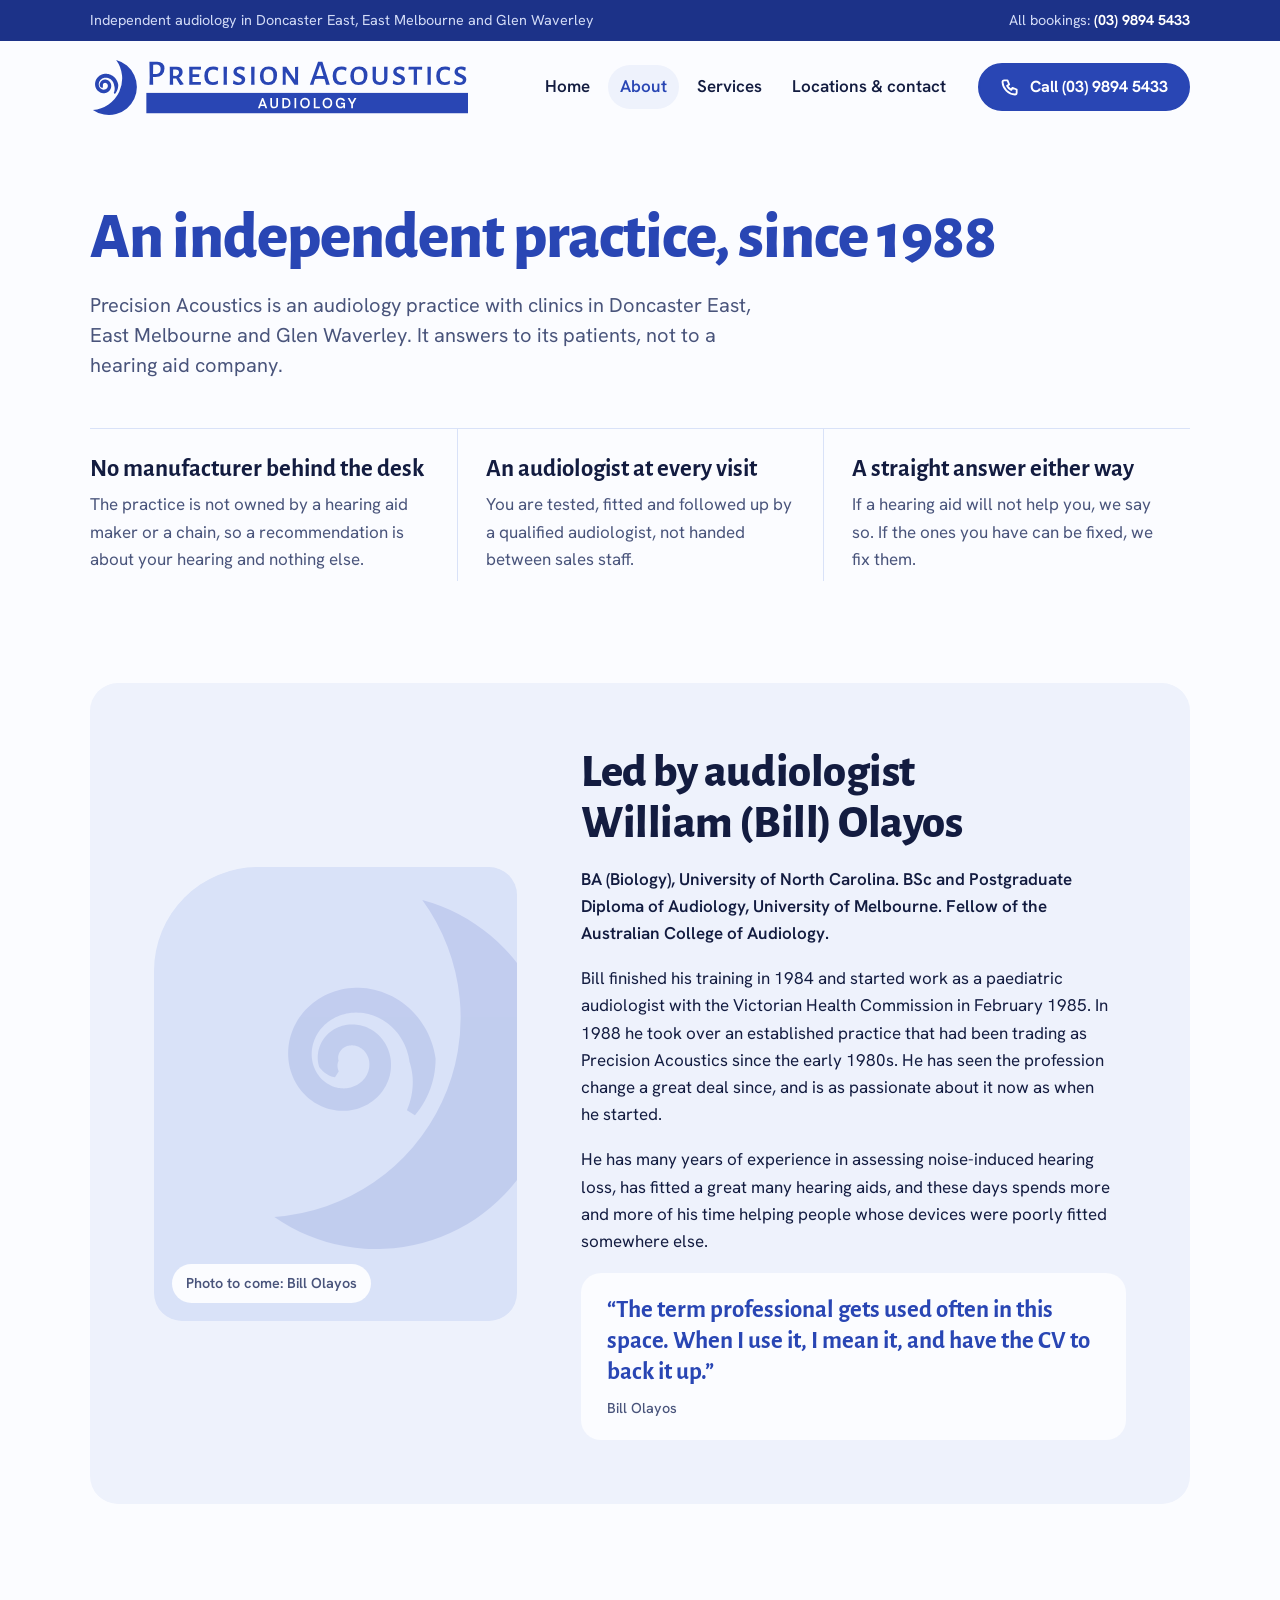
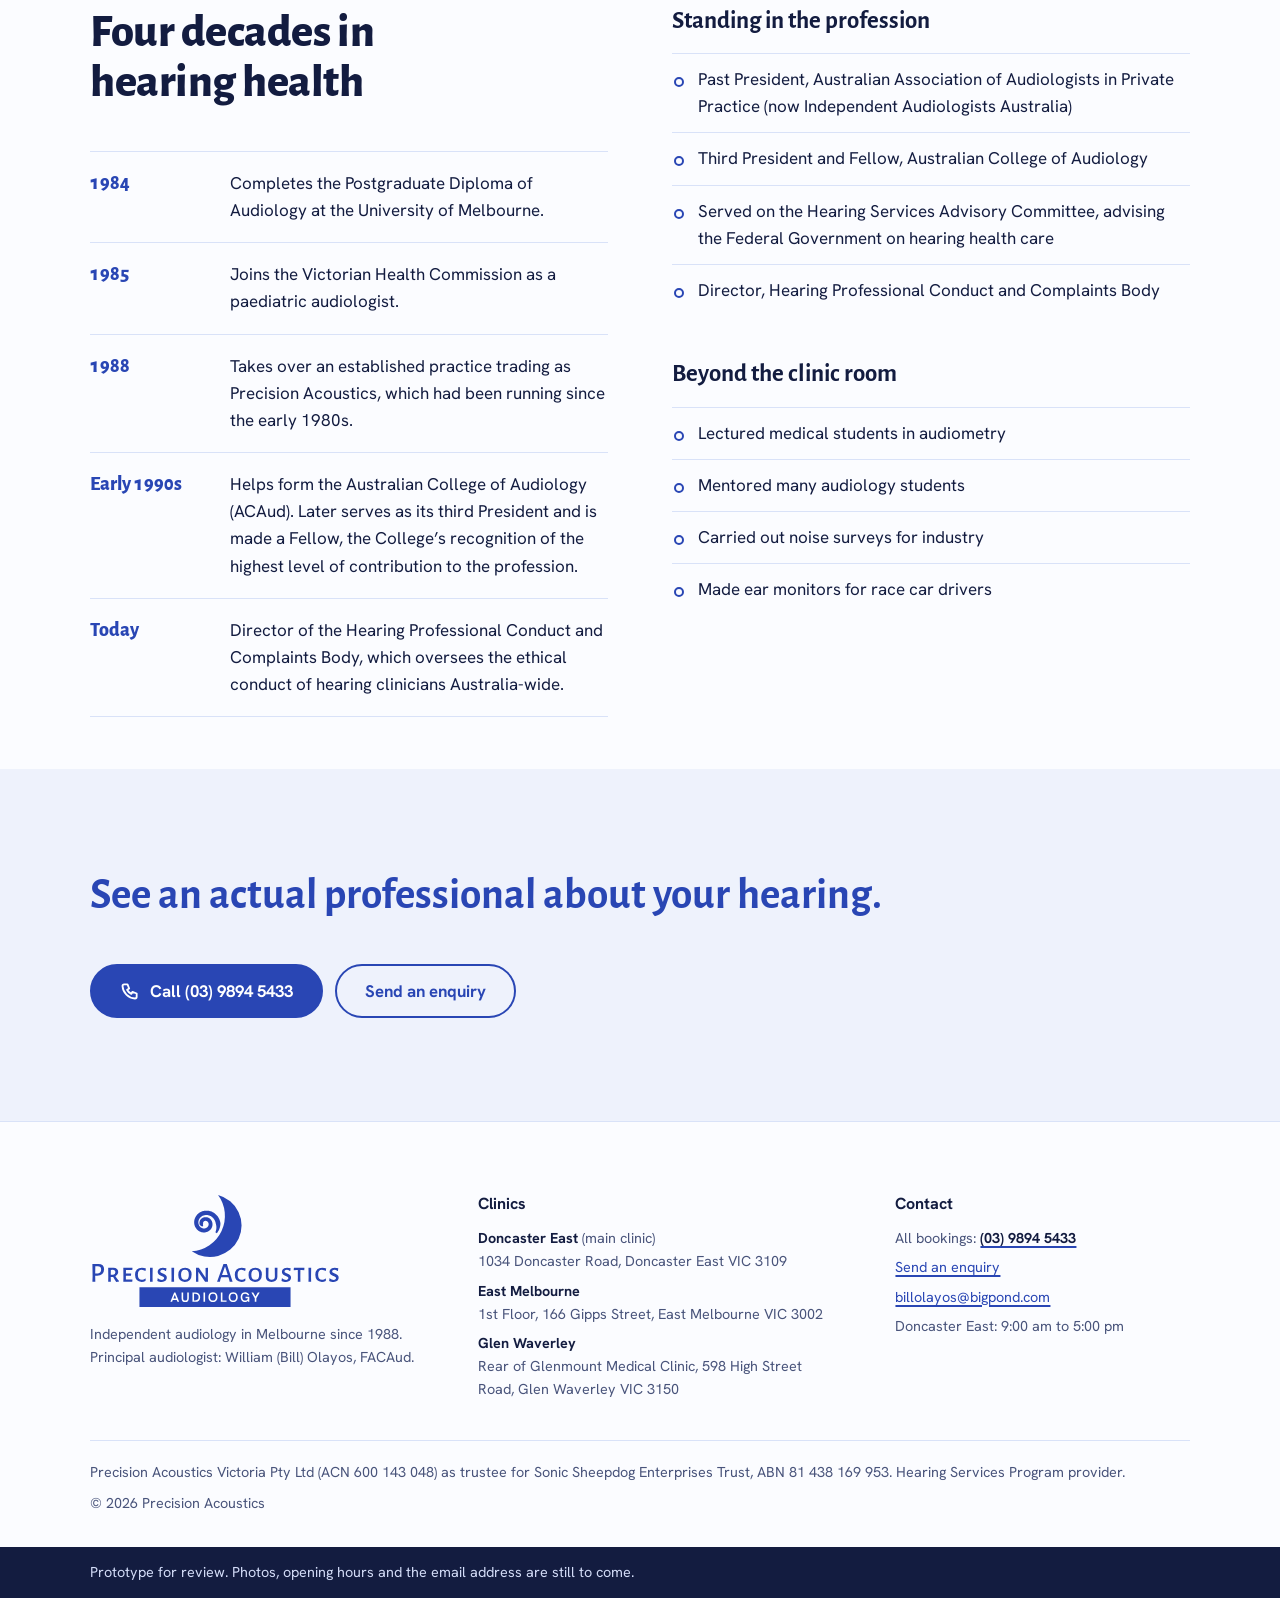
==== about.html @ ab337ac6 "Precision Acoustics website preview for client review" ====
<!doctype html>
<html lang="en-AU">
<head>
<meta charset="utf-8">
<meta name="robots" content="noindex, nofollow">
<meta name="viewport" content="width=device-width, initial-scale=1">
<title>About | Precision Acoustics</title>
<meta name="description" content="An independent audiology practice in Melbourne, led by audiologist William (Bill) Olayos.">
<link rel="preconnect" href="https://fonts.googleapis.com">
<link rel="preconnect" href="https://fonts.gstatic.com" crossorigin>
<link rel="stylesheet" href="https://fonts.googleapis.com/css2?family=Alegreya+Sans:wght@500;700;800&family=Hanken+Grotesk:wght@400;500;600;700&display=swap">
<link rel="icon" href="assets/logo/favicon.svg" type="image/svg+xml">
<link rel="stylesheet" href="assets/styles.css">
</head>
<body>

<div class="util"><div class="wrap">
  <span>Independent audiology in Doncaster East, East Melbourne and Glen Waverley</span>
  <span>All bookings: <a href="tel:+61398945433">(03) 9894 5433</a></span>
</div></div>
<header class="site-head"><div class="wrap">
  <a class="brand" href="index.html" aria-label="Precision Acoustics home">
    <img src="assets/logo/logo-horizontal.svg" alt="Precision Acoustics Audiology" width="460" height="83">
  </a>
  <nav class="nav" aria-label="Main">
    <a href="index.html">Home</a>
    <a href="about.html" aria-current="page">About</a>
    <a href="services.html">Services</a>
    <a href="contact.html">Locations &amp; contact</a>
  </nav>
  <a class="btn" href="tel:+61398945433"><svg viewBox="0 0 24 24" fill="none" stroke="currentColor" stroke-width="2.2" stroke-linecap="round" stroke-linejoin="round" aria-hidden="true"><path d="M5 4h4l2 5-2.5 1.5a11 11 0 0 0 5 5L15 13l5 2v4a2 2 0 0 1-2 2A16 16 0 0 1 3 6a2 2 0 0 1 2-2z"/></svg>Call (03) 9894 5433</a>
</div></header>
<main>
<section class="page-head">
  <div class="wrap stack">
    <h1>An independent practice, since 1988</h1>
    <p class="lead">Precision Acoustics is an audiology practice with clinics in Doncaster East, East Melbourne and Glen Waverley. It answers to its patients, not to a hearing aid company.</p>
  </div>
</section>

<section class="wrap">
  <ul class="three">
    <li><h3>No manufacturer behind the desk</h3><p class="soft">The practice is not owned by a hearing aid maker or a chain, so a recommendation is about your hearing and nothing else.</p></li>
    <li><h3>An audiologist at every visit</h3><p class="soft">You are tested, fitted and followed up by a qualified audiologist, not handed between sales staff.</p></li>
    <li><h3>A straight answer either way</h3><p class="soft">If a hearing aid will not help you, we say so. If the ones you have can be fixed, we fix them.</p></li>
  </ul>
</section>

<section class="section">
  <div class="wrap">
    <div class="panel panel-grid">
      <figure class="photo photo--left">
        <img class="watermark" src="assets/logo/mark.svg" alt="" width="81" height="96">
        <figcaption>Photo to come: Bill Olayos</figcaption>
      </figure>
      <div class="stack">
        <h2>Led by audiologist William (Bill) Olayos</h2>
        <p class="quals">BA (Biology), University of North Carolina. BSc and Postgraduate Diploma of Audiology, University of Melbourne. Fellow of the Australian College of Audiology.</p>
        <p>Bill finished his training in 1984 and started work as a paediatric audiologist with the Victorian Health Commission in February 1985. In 1988 he took over an established practice that had been trading as Precision Acoustics since the early 1980s. He has seen the profession change a great deal since, and is as passionate about it now as when he started.</p>
        <p>He has many years of experience in assessing noise-induced hearing loss, has fitted a great many hearing aids, and these days spends more and more of his time helping people whose devices were poorly fitted somewhere else.</p>
        <blockquote class="pull">“The term professional gets used often in this space. When I use it, I mean it, and have the CV to back it up.”<cite>Bill Olayos</cite></blockquote>
      </div>
    </div>
  </div>
</section>

<section class="wrap">
  <div class="cols-2">
    <div class="stack-lg">
      <h2>Four decades in hearing health</h2>
      <ol class="timeline">
        <li><time datetime="1984">1984</time><p>Completes the Postgraduate Diploma of Audiology at the University of Melbourne.</p></li>
        <li><time datetime="1985">1985</time><p>Joins the Victorian Health Commission as a paediatric audiologist.</p></li>
        <li><time datetime="1988">1988</time><p>Takes over an established practice trading as Precision Acoustics, which had been running since the early 1980s.</p></li>
        <li><span class="when">Early 1990s</span><p>Helps form the Australian College of Audiology (ACAud). Later serves as its third President and is made a Fellow, the College’s recognition of the highest level of contribution to the profession.</p></li>
        <li><span class="when">Today</span><p>Director of the Hearing Professional Conduct and Complaints Body, which oversees the ethical conduct of hearing clinicians Australia-wide.</p></li>
      </ol>
    </div>
    <div class="stack-lg">
      <div class="stack">
        <h3>Standing in the profession</h3>
        <ul class="plain-list">
          <li>Past President, Australian Association of Audiologists in Private Practice (now Independent Audiologists Australia)</li>
          <li>Third President and Fellow, Australian College of Audiology</li>
          <li>Served on the Hearing Services Advisory Committee, advising the Federal Government on hearing health care</li>
          <li>Director, Hearing Professional Conduct and Complaints Body</li>
        </ul>
      </div>
      <div class="stack">
        <h3>Beyond the clinic room</h3>
        <ul class="plain-list">
          <li>Lectured medical students in audiometry</li>
          <li>Mentored many audiology students</li>
          <li>Carried out noise surveys for industry</li>
          <li>Made ear monitors for race car drivers</li>
        </ul>
      </div>
    </div>
  </div>
</section>

<div class="gap"></div>

<section class="closing section">
  <div class="wrap stack-lg">
    <blockquote>See an actual professional about your hearing.</blockquote>
    <div class="actions">
      <a class="btn" href="tel:+61398945433"><svg viewBox="0 0 24 24" fill="none" stroke="currentColor" stroke-width="2.2" stroke-linecap="round" stroke-linejoin="round" aria-hidden="true"><path d="M5 4h4l2 5-2.5 1.5a11 11 0 0 0 5 5L15 13l5 2v4a2 2 0 0 1-2 2A16 16 0 0 1 3 6a2 2 0 0 1 2-2z"/></svg>Call (03) 9894 5433</a>
      <a class="btn btn--quiet" href="contact.html#enquiry">Send an enquiry</a>
    </div>
  </div>
</section>

</main>

<footer class="site-foot"><div class="wrap">
  <div class="foot-grid">
    <div class="foot-logo">
      <img src="assets/logo/logo-stacked.svg" alt="Precision Acoustics Audiology" width="250" height="120">
      <p>Independent audiology in Melbourne since 1988.<br>Principal audiologist: William (Bill) Olayos, FACAud.</p>
    </div>
    <div>
      <h2>Clinics</h2>
      <ul>
        <li><strong>Doncaster East</strong> (main clinic)<br>1034 Doncaster Road, Doncaster East VIC 3109</li>
        <li><strong>East Melbourne</strong><br>1st Floor, 166 Gipps Street, East Melbourne VIC 3002</li>
        <li><strong>Glen Waverley</strong><br>Rear of Glenmount Medical Clinic, 598 High Street Road, Glen Waverley VIC 3150</li>
      </ul>
    </div>
    <div>
      <h2>Contact</h2>
      <ul>
        <li>All bookings: <a href="tel:+61398945433"><strong>(03) 9894 5433</strong></a></li>
        <li><a href="contact.html#enquiry">Send an enquiry</a></li>
        <li><a href="mailto:billolayos@bigpond.com">billolayos@bigpond.com</a></li>
        <li>Doncaster East: 9:00 am to 5:00 pm</li>
      </ul>
    </div>
  </div>
  <div class="small-print">
    <span>Precision Acoustics Victoria Pty Ltd (ACN 600 143 048) as trustee for Sonic Sheepdog Enterprises Trust, ABN 81 438 169 953. Hearing Services Program provider.</span>
    <span>&copy; 2026 Precision Acoustics</span>
  </div>
</div></footer>
<aside class="proto" aria-label="Prototype note"><div class="wrap">
  <span>Prototype for review. Photos, opening hours and the email address are still to come.</span>
</div></aside>
<script src="assets/site.js"></script>
</body>
</html>
---- assets/styles.css ----
/* Layout: the business card scaled up. Its royal blue on its own white stock,
   one calm column with soft rounded panels, and a single line that settles
   from noise into a pure tone. */
:root {
  --paper: #FBFCFF;        /* the card stock */
  --mist: #EEF2FC;         /* quiet tint for panels */
  --sky: #D9E2F8;          /* rules, frames, deeper tint */
  --royal: #2946B4;        /* the card's blue: brand and every action */
  --royal-deep: #1C3288;   /* pressed states and the utility bar */
  --ink: #131C40;          /* text, tinted toward the blue */
  --ink-soft: #49547B;     /* secondary text */
  --on-royal: #FFFFFF;
  --on-royal-soft: #D3DCF7;
  --alert: #A8261C;

  --font-display: "Alegreya Sans", "Gill Sans", "Trebuchet MS", sans-serif;
  --font-body: "Hanken Grotesk", "Helvetica Neue", Arial, sans-serif;

  --text-sm: 0.9rem;
  --text-base: 1.0625rem;
  --text-md: 1.25rem;
  --text-lg: 1.55rem;
  --text-xl: clamp(1.95rem, 2.2vw + 1.25rem, 2.9rem);
  --text-display: clamp(2.7rem, 5.2vw + 1rem, 5rem);

  --r-panel: 28px;
  --r-field: 12px;
  --ease: cubic-bezier(0.23, 1, 0.32, 1);
  color-scheme: light;
}

*, *::before, *::after { box-sizing: border-box; }
html { -webkit-text-size-adjust: 100%; scroll-behavior: smooth; }
body {
  margin: 0;
  background: var(--paper);
  color: var(--ink);
  font-family: var(--font-body);
  font-size: var(--text-base);
  line-height: 1.6;
  accent-color: var(--royal);
  caret-color: var(--royal);
  -webkit-tap-highlight-color: rgba(41, 70, 180, 0.15);
}
::selection { background: var(--royal); color: var(--on-royal); }
h1, h2, h3, p, ul, ol, dl, dd, figure, blockquote { margin: 0; }
ul, ol { padding: 0; list-style: none; }
img, svg { max-width: 100%; display: block; }
a { color: var(--royal); text-underline-offset: 0.18em; text-decoration-thickness: 1.5px; }
a:hover { color: var(--royal-deep); }
:focus-visible { outline: 3px solid var(--royal); outline-offset: 3px; border-radius: 6px; }

h1, h2, h3 { font-family: var(--font-display); font-weight: 800; text-wrap: balance; }
h1 { font-size: var(--text-display); line-height: 1.02; letter-spacing: -0.015em; }
h2 { font-size: var(--text-xl); line-height: 1.08; letter-spacing: -0.01em; }
h3 { font-size: var(--text-lg); line-height: 1.15; font-weight: 700; }
p { text-wrap: pretty; }
.lead { font-size: var(--text-md); line-height: 1.5; color: var(--ink-soft); max-width: 34em; }
.soft { color: var(--ink-soft); }
.measure { max-width: 38em; }
.nowrap { white-space: nowrap; }

.wrap { max-width: 1180px; margin-inline: auto; padding-inline: clamp(16px, 4vw, 40px); }
.section { padding-block: clamp(56px, 8vw, 104px); }
.stack { display: flex; flex-direction: column; gap: 18px; }
.gap { height: clamp(28px, 4vw, 52px); }
.stack-lg { display: flex; flex-direction: column; gap: clamp(28px, 4vw, 44px); }

/* Facts we are still waiting on from Bill are marked, never invented. */
.tbc {
  display: inline-block; padding: 2px 10px; border: 1.5px dashed var(--royal);
  border-radius: 999px; font-size: var(--text-sm); color: var(--royal); background: var(--paper);
}

/* ---------- buttons ---------- */
.btn {
  display: inline-flex; align-items: center; justify-content: center; gap: 10px;
  min-height: 54px; padding: 0 28px; border-radius: 999px; border: 2px solid var(--royal);
  background: var(--royal); color: var(--on-royal);
  font: 700 1.05rem/1.1 var(--font-body); text-decoration: none; cursor: pointer;
  transition: background-color 160ms var(--ease), border-color 160ms var(--ease), transform 160ms var(--ease);
}
.btn:hover { background: var(--royal-deep); border-color: var(--royal-deep); color: var(--on-royal); }
.btn:active { transform: translateY(1px); }
.btn--quiet { background: transparent; color: var(--royal); }
.btn--quiet:hover { background: var(--mist); border-color: var(--royal); color: var(--royal-deep); }
.btn svg { width: 20px; height: 20px; flex: none; }
.actions { display: flex; flex-wrap: wrap; gap: 12px; }

/* ---------- utility bar and header ---------- */
.util { background: var(--royal-deep); color: var(--on-royal-soft); font-size: var(--text-sm); }
.util .wrap { display: flex; flex-wrap: wrap; justify-content: space-between; gap: 4px 24px; padding-block: 9px; }
.util a { color: var(--on-royal); font-weight: 700; text-decoration: none; }
.util a:hover { text-decoration: underline; }
.util :focus-visible { outline-color: var(--on-royal); }

.site-head .wrap { display: flex; flex-wrap: wrap; align-items: center; justify-content: space-between; gap: 14px 20px; padding-block: 18px; }
.brand { display: block; flex: none; }
.brand img { height: 56px; width: auto; }

.nav { display: flex; flex-wrap: wrap; gap: 4px 6px; margin-left: auto; }
.nav a {
  display: inline-flex; align-items: center; min-height: 44px; padding: 0 12px; border-radius: 999px;
  color: var(--ink); font-weight: 600; text-decoration: none;
  transition: background-color 160ms var(--ease);
}
.nav a:hover { background: var(--mist); color: var(--royal-deep); }
.nav a[aria-current="page"] { background: var(--mist); color: var(--royal); }
.site-head .btn { min-height: 48px; padding: 0 20px; font-size: 1rem; }
@media (max-width: 1140px) { .site-head .btn { display: none; } }

/* ---------- hero ---------- */
.hero { padding-block: clamp(28px, 5vw, 64px) 0; }
.hero-grid { display: grid; grid-template-columns: minmax(0, 1.25fr) minmax(0, 1fr); gap: clamp(28px, 5vw, 72px); align-items: center; }
.hero-copy { display: flex; flex-direction: column; gap: 26px; min-width: 0; }
.hero h1 { color: var(--royal); }

.photo {
  position: relative; overflow: hidden; background: var(--mist);
  border-radius: var(--r-panel) var(--r-panel) 104px var(--r-panel);
  aspect-ratio: 4 / 5; max-width: 100%; display: flex; align-items: flex-end;
}
.photo--wide { aspect-ratio: 16 / 10; border-radius: var(--r-panel); }
.photo--left { border-radius: 104px var(--r-panel) var(--r-panel) var(--r-panel); }
.photo img.cover { position: absolute; inset: 0; width: 100%; height: 100%; object-fit: cover; max-width: none; }
.photo .watermark { position: absolute; right: -10%; top: 6%; width: 82%; height: auto; opacity: 0.13; }
.photo figcaption {
  position: relative; margin: 18px; padding: 8px 14px; border-radius: 999px;
  background: var(--paper); color: var(--ink-soft); font-size: var(--text-sm); font-weight: 600;
}

/* The one authored moment: noise on the left settles into a pure tone. */
.tone { margin-top: clamp(28px, 5vw, 56px); }
.tone svg { width: 100%; height: clamp(64px, 9vw, 104px); overflow: visible; }
.tone path { fill: none; stroke: var(--royal); stroke-width: 2.5; stroke-linejoin: round; stroke-linecap: round; vector-effect: non-scaling-stroke; }
.tone-line { animation: settle 2200ms var(--ease) both; }
@keyframes settle { from { clip-path: inset(-20% 100% -20% 0); } to { clip-path: inset(-20% 0 -20% 0); } }
.tone-notes { display: flex; justify-content: space-between; gap: 16px; font-size: var(--text-sm); color: var(--ink-soft); }
.tone-notes span:last-child { text-align: right; }

.facts { display: grid; grid-template-columns: repeat(3, minmax(0, 1fr)); border-top: 1.5px solid var(--sky); margin-top: clamp(24px, 4vw, 40px); }
.facts li { padding: 22px 28px 22px 0; }
.facts li + li { padding-left: 28px; border-left: 1.5px solid var(--sky); }
.facts strong { display: block; font-family: var(--font-display); font-size: var(--text-md); font-weight: 700; line-height: 1.2; }
.facts span { color: var(--ink-soft); font-size: var(--text-sm); }

/* ---------- services index (home) ---------- */
.split { display: grid; grid-template-columns: minmax(0, 0.8fr) minmax(0, 1.4fr); gap: clamp(28px, 6vw, 88px); align-items: start; }
.split > * { min-width: 0; }
.service-list { border-top: 1.5px solid var(--sky); }
.service-list a {
  display: grid; grid-template-columns: minmax(0, 0.9fr) minmax(0, 1.2fr); gap: 6px 28px; align-items: baseline;
  padding: 20px 16px; margin-inline: -16px; border-radius: 16px; position: relative;
  color: var(--ink); text-decoration: none;
  transition: background-color 160ms var(--ease);
}
.service-list li { border-bottom: 1.5px solid var(--sky); }
.service-list a:hover { background: var(--mist); }
.service-list strong { font-family: var(--font-display); font-size: var(--text-lg); font-weight: 700; line-height: 1.15; color: var(--royal); }
.service-list span { color: var(--ink-soft); }

/* ---------- independent panel ---------- */
.panel { background: var(--mist); border-radius: var(--r-panel); padding: clamp(24px, 5vw, 64px); }
.panel-grid { display: grid; grid-template-columns: minmax(0, 0.8fr) minmax(0, 1.2fr); gap: clamp(28px, 5vw, 72px); align-items: center; }
.panel-grid > * { min-width: 0; }
.panel .photo { background: var(--sky); }
.panel .tbc, .closing .tbc { background: transparent; }

/* ---------- first visit, on the card's blue ---------- */
.visit { background: var(--royal); color: var(--on-royal); }
.visit :focus-visible { outline-color: var(--on-royal); }
.visit-grid { display: grid; grid-template-columns: minmax(0, 1.05fr) minmax(0, 1fr); gap: clamp(32px, 6vw, 88px); align-items: center; }
.visit-grid > * { min-width: 0; }
.visit .lead { color: var(--on-royal-soft); }
.steps { counter-reset: step; border-top: 1.5px solid rgba(255, 255, 255, 0.28); }
.steps li { counter-increment: step; display: grid; grid-template-columns: 2.6rem minmax(0, 1fr); gap: 4px 12px; padding: 20px 0; border-bottom: 1.5px solid rgba(255, 255, 255, 0.28); }
.steps li::before { content: counter(step); grid-row: span 2; font: 800 2.3rem/1 var(--font-display); color: var(--on-royal-soft); }
.steps h3 { font-size: var(--text-md); }
.steps p { color: var(--on-royal-soft); }

.audiogram { background: var(--paper); color: var(--ink); border-radius: var(--r-panel); padding: clamp(16px, 3vw, 28px); box-shadow: 0 18px 40px -18px rgba(9, 18, 60, 0.55); }
.audiogram svg { width: 100%; height: auto; }
.audiogram figcaption { margin-top: 12px; font-size: var(--text-sm); color: var(--ink-soft); }
.ag-grid { stroke: var(--sky); stroke-width: 1; }
.ag-axis { fill: var(--ink-soft); font: 500 12px var(--font-body); }
.ag-title { fill: var(--ink); font: 700 12.5px var(--font-body); }
.ag-normal { fill: var(--mist); }
.ag-note { fill: var(--royal); font: 600 12px var(--font-body); }
.ag-right { fill: none; stroke: var(--ink); stroke-width: 2; }
.ag-left { fill: none; stroke: var(--royal); stroke-width: 2; }
.ag-right-o { fill: var(--paper); stroke: var(--ink); stroke-width: 2.2; }
.ag-left-x { stroke: var(--royal); stroke-width: 2.6; stroke-linecap: round; }

/* ---------- clinics ---------- */
.clinics { display: grid; grid-template-columns: minmax(0, 1.25fr) minmax(0, 1fr); gap: clamp(20px, 3vw, 36px); align-items: stretch; }
.clinics > * { min-width: 0; }
.clinic-main { background: var(--mist); border-radius: var(--r-panel); padding: clamp(24px, 4vw, 44px); display: flex; flex-direction: column; gap: 14px; }
.clinic-main h3 { font-size: var(--text-xl); font-weight: 800; }
.clinic-tag { font-weight: 700; color: var(--royal); }
.clinic-visiting { display: flex; flex-direction: column; border-top: 1.5px solid var(--sky); }
.clinic-visiting li { padding: 22px 0; border-bottom: 1.5px solid var(--sky); display: flex; flex-direction: column; gap: 6px; flex: 1; justify-content: center; }
address { font-style: normal; }
.phone-big { font: 800 clamp(2rem, 4vw + 1rem, 3.4rem)/1 var(--font-display); color: var(--royal); text-decoration: none; font-variant-numeric: tabular-nums; }
.phone-big:hover { text-decoration: underline; text-decoration-thickness: 3px; }

/* ---------- two notes, ruled ---------- */
.notes { display: grid; grid-template-columns: repeat(2, minmax(0, 1fr)); border-top: 1.5px solid var(--sky); border-bottom: 1.5px solid var(--sky); }
.notes > div { padding: clamp(24px, 4vw, 44px) 0; display: flex; flex-direction: column; gap: 12px; }
.notes > div + div { padding-left: clamp(24px, 4vw, 56px); border-left: 1.5px solid var(--sky); }
.notes > div:first-child { padding-right: clamp(24px, 4vw, 56px); }

/* ---------- closing ---------- */
.closing { background: var(--mist); }
.closing blockquote { font: 700 clamp(1.6rem, 2.4vw + 1rem, 2.7rem)/1.14 var(--font-display); color: var(--royal); max-width: 22em; text-wrap: balance; }

/* ---------- inner page heads ---------- */
.page-head { padding-block: clamp(36px, 6vw, 72px) clamp(28px, 4vw, 48px); }
.page-head h1 { color: var(--royal); font-size: clamp(2.4rem, 4vw + 1rem, 4.1rem); max-width: 16em; }
.chips { display: flex; flex-wrap: wrap; gap: 8px; }
.chips a { display: inline-flex; align-items: center; min-height: 44px; padding: 0 16px; border-radius: 999px; background: var(--mist); color: var(--royal); font-weight: 600; text-decoration: none; transition: background-color 160ms var(--ease); }
.chips a:hover { background: var(--sky); color: var(--royal-deep); }

/* ---------- services page ---------- */
.service { display: grid; grid-template-columns: minmax(0, 0.8fr) minmax(0, 1.2fr); gap: 12px clamp(24px, 5vw, 72px); padding-block: clamp(28px, 4vw, 44px); border-top: 1.5px solid var(--sky); scroll-margin-top: 16px; }
.service > * { min-width: 0; }
.service h2 { color: var(--royal); font-size: clamp(1.6rem, 1.4vw + 1.1rem, 2.2rem); }
.service .for { color: var(--ink-soft); font-weight: 600; margin-top: 8px; }
.service:last-of-type { border-bottom: 1.5px solid var(--sky); }

/* ---------- about page ---------- */
.three { display: grid; grid-template-columns: repeat(3, minmax(0, 1fr)); border-top: 1.5px solid var(--sky); }
.three li { padding: 26px 28px 8px 0; display: flex; flex-direction: column; gap: 8px; }
.three li + li { padding-left: 28px; border-left: 1.5px solid var(--sky); }
.quals { font-weight: 600; }
.pull { font: 700 var(--text-lg)/1.25 var(--font-display); color: var(--royal); padding: 22px 26px; background: var(--paper); border-radius: 20px; }
.pull cite { display: block; margin-top: 10px; font: 500 var(--text-sm)/1.4 var(--font-body); color: var(--ink-soft); }
.timeline li { display: grid; grid-template-columns: 7.5rem minmax(0, 1fr); gap: 4px 20px; padding: 18px 0; border-top: 1.5px solid var(--sky); }
.timeline li:last-child { border-bottom: 1.5px solid var(--sky); }
.timeline time, .timeline .when { font: 800 var(--text-md)/1.3 var(--font-display); color: var(--royal); font-variant-numeric: tabular-nums; }
.plain-list li { padding: 12px 0 12px 26px; border-top: 1.5px solid var(--sky); position: relative; }
.plain-list li::before { content: ""; position: absolute; left: 2px; top: 1.35em; width: 10px; height: 10px; border-radius: 50%; border: 2.5px solid var(--royal); }
.cols-2 { display: grid; grid-template-columns: repeat(2, minmax(0, 1fr)); gap: clamp(28px, 5vw, 72px); align-items: start; }
.cols-2 > * { min-width: 0; }

/* ---------- contact page ---------- */
.clinic-cards { display: grid; grid-template-columns: 1.3fr 1fr 1fr; border-top: 1.5px solid var(--sky); border-bottom: 1.5px solid var(--sky); }
.clinic-cards li { padding: 28px 28px 28px 0; display: flex; flex-direction: column; gap: 8px; min-width: 0; }
.clinic-cards li + li { padding-left: 28px; border-left: 1.5px solid var(--sky); }
.clinic-cards h2 { font-size: var(--text-lg); font-weight: 800; }
.clinic-cards li:first-child h2 { font-size: var(--text-xl); }
.form { background: var(--mist); border-radius: var(--r-panel); padding: clamp(20px, 4vw, 40px); display: flex; flex-direction: column; gap: 18px; }
.field { display: flex; flex-direction: column; gap: 6px; font-weight: 600; }
.field small { font-weight: 400; color: var(--ink-soft); }
.field-row { display: grid; grid-template-columns: repeat(2, minmax(0, 1fr)); gap: 18px; align-items: start; }
input, select, textarea {
  font: 400 1rem/1.4 var(--font-body); color: var(--ink); background: var(--paper);
  border: 1.5px solid #8E9AC4; border-radius: var(--r-field); padding: 12px 14px; min-height: 50px; width: 100%;
}
textarea { min-height: 120px; resize: vertical; }
input:focus-visible, select:focus-visible, textarea:focus-visible { outline: 3px solid var(--royal); outline-offset: 1px; border-color: var(--royal); }
.field [aria-invalid="true"] { border-color: var(--alert); }
.error { color: var(--alert); font-weight: 600; font-size: var(--text-sm); }
.sent { background: var(--paper); border: 2px solid var(--royal); border-radius: 20px; padding: 20px 22px; }
.sent strong { font-family: var(--font-display); font-size: var(--text-md); color: var(--royal); display: block; }

/* ---------- footer ---------- */
.site-foot { border-top: 1.5px solid var(--sky); padding-block: clamp(40px, 6vw, 72px) 32px; font-size: var(--text-sm); }
.foot-grid { display: grid; grid-template-columns: 1.1fr 1.2fr 1fr; gap: 36px clamp(28px, 5vw, 72px); align-items: start; }
.foot-grid > * { min-width: 0; }
.foot-logo { display: flex; flex-direction: column; gap: 16px; }
.foot-logo img { width: 250px; height: auto; }
.foot-logo p { color: var(--ink-soft); }
.site-foot h2 { font: 700 1rem/1.3 var(--font-body); letter-spacing: 0; margin-bottom: 10px; }
.site-foot li { padding: 3px 0; color: var(--ink-soft); }
.site-foot li strong { color: var(--ink); }
.small-print { margin-top: 36px; padding-top: 20px; border-top: 1.5px solid var(--sky); display: flex; flex-wrap: wrap; gap: 8px 28px; justify-content: space-between; color: var(--ink-soft); }

.proto { background: var(--ink); color: var(--on-royal-soft); font-size: var(--text-sm); }
.proto .wrap { display: flex; flex-wrap: wrap; align-items: center; justify-content: space-between; gap: 12px 28px; padding-block: 14px; }
.proto :focus-visible { outline-color: var(--on-royal); }

/* ---------- narrow screens ---------- */
@media (max-width: 900px) {
  .hero-grid, .split, .panel-grid, .visit-grid, .clinics, .cols-2, .service, .foot-grid { grid-template-columns: minmax(0, 1fr); }
  .hero .photo { aspect-ratio: 16 / 11; border-radius: var(--r-panel) var(--r-panel) 72px var(--r-panel); }
  .panel .photo { aspect-ratio: 16 / 11; max-width: 420px; }
  .clinic-cards { grid-template-columns: minmax(0, 1fr); }
  .clinic-cards li, .clinic-cards li + li { padding: 24px 0; border-left: 0; }
  .clinic-cards li + li { border-top: 1.5px solid var(--sky); }
  .nav { margin-left: 0; width: 100%; order: 3; margin-inline: -10px; }
}
@media (max-width: 640px) {
  .brand img { height: 46px; }
  .site-head .btn { display: none; }
  .util .wrap > span:first-child { display: none; }
  .util .wrap { justify-content: center; }
  .nav { gap: 2px; margin-inline: -8px; }
  .nav a { padding: 0 8px; font-size: 0.94rem; }
  .facts, .three, .notes, .field-row { grid-template-columns: minmax(0, 1fr); }
  .facts li, .facts li + li { padding: 16px 0; border-left: 0; }
  .facts li + li { border-top: 1.5px solid var(--sky); }
  .three li, .three li + li { padding: 20px 0 8px; border-left: 0; }
  .three li + li { border-top: 1.5px solid var(--sky); }
  .notes > div, .notes > div + div, .notes > div:first-child { padding: 24px 0; border-left: 0; }
  .notes > div + div { border-top: 1.5px solid var(--sky); }
  .service-list a { grid-template-columns: minmax(0, 1fr); }
  .timeline li { grid-template-columns: minmax(0, 1fr); }
  .btn { width: 100%; }
  .tone-notes span:first-child { display: none; }
  .tone-notes { justify-content: flex-end; }
}
@media (prefers-reduced-motion: reduce) {
  html { scroll-behavior: auto; }
  .tone-line { animation: none; }
  .btn, .nav a, .chips a, .service-list a { transition: none; }
}
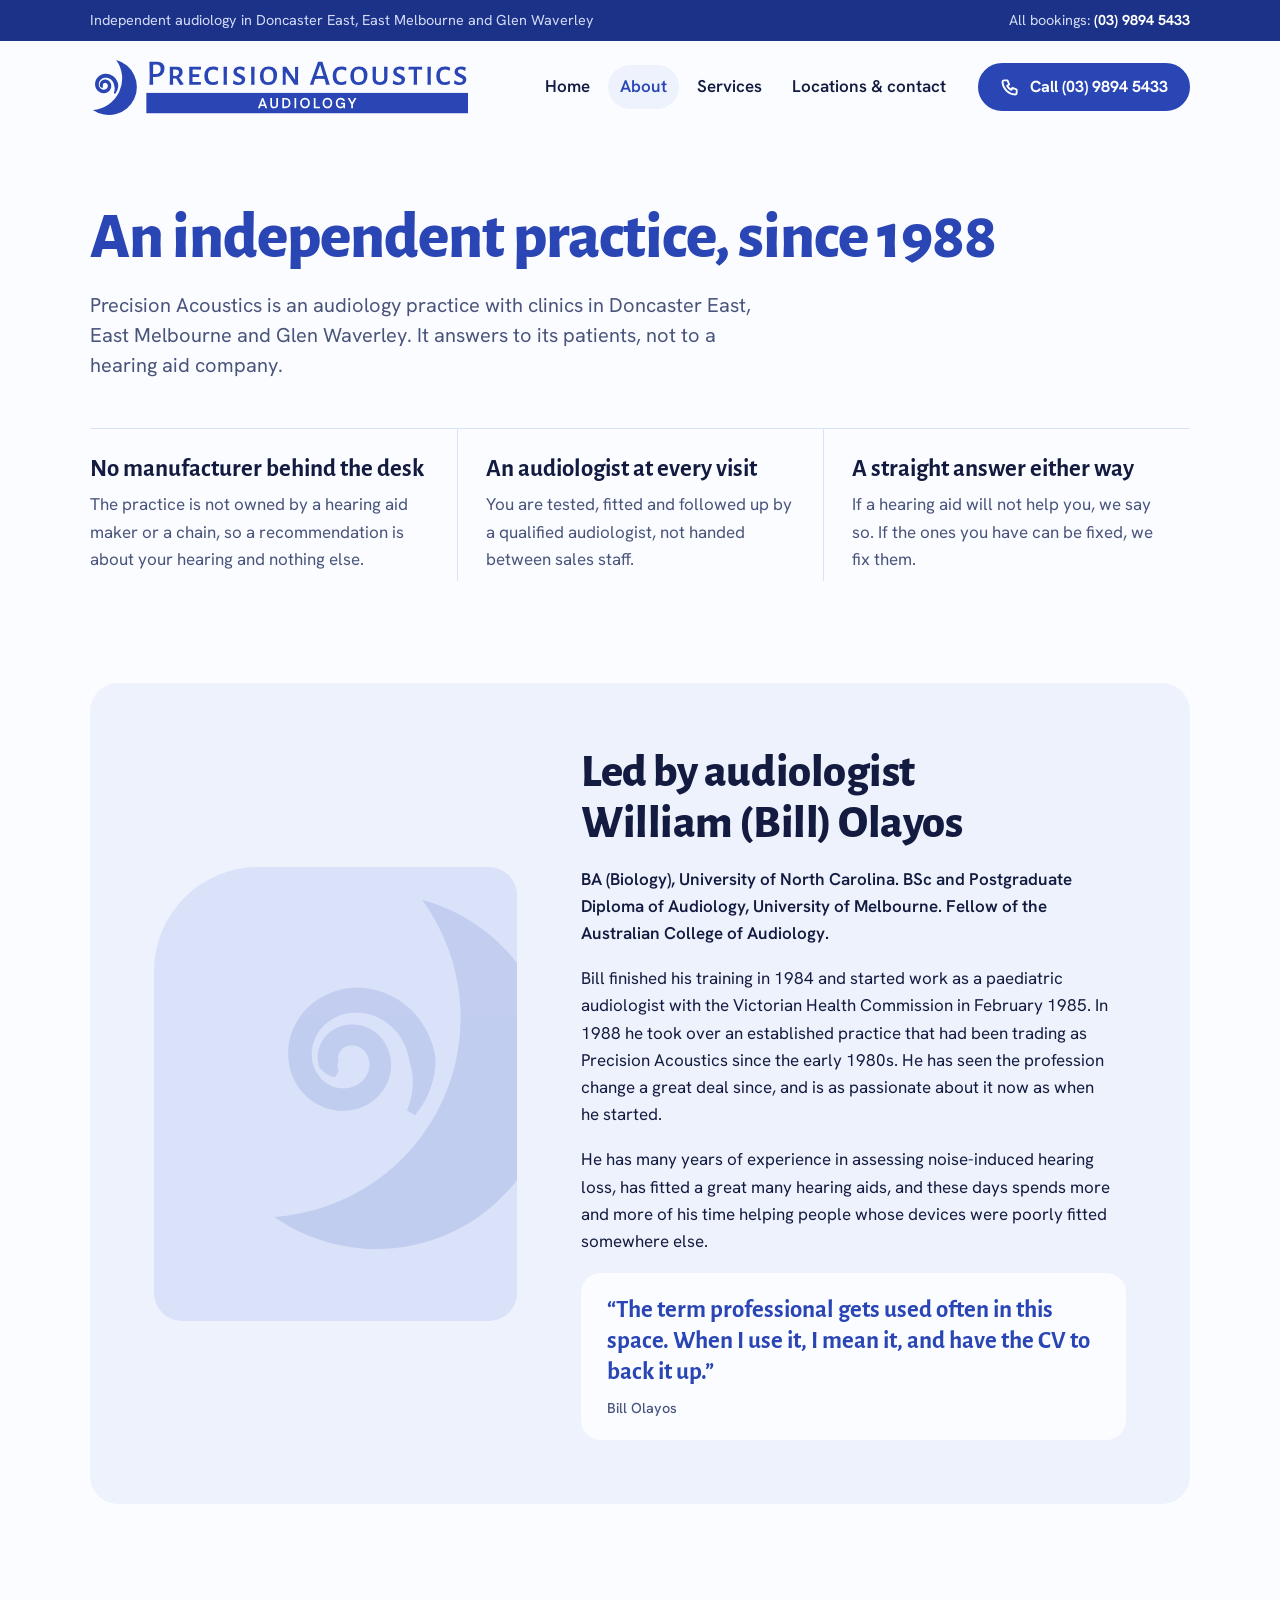
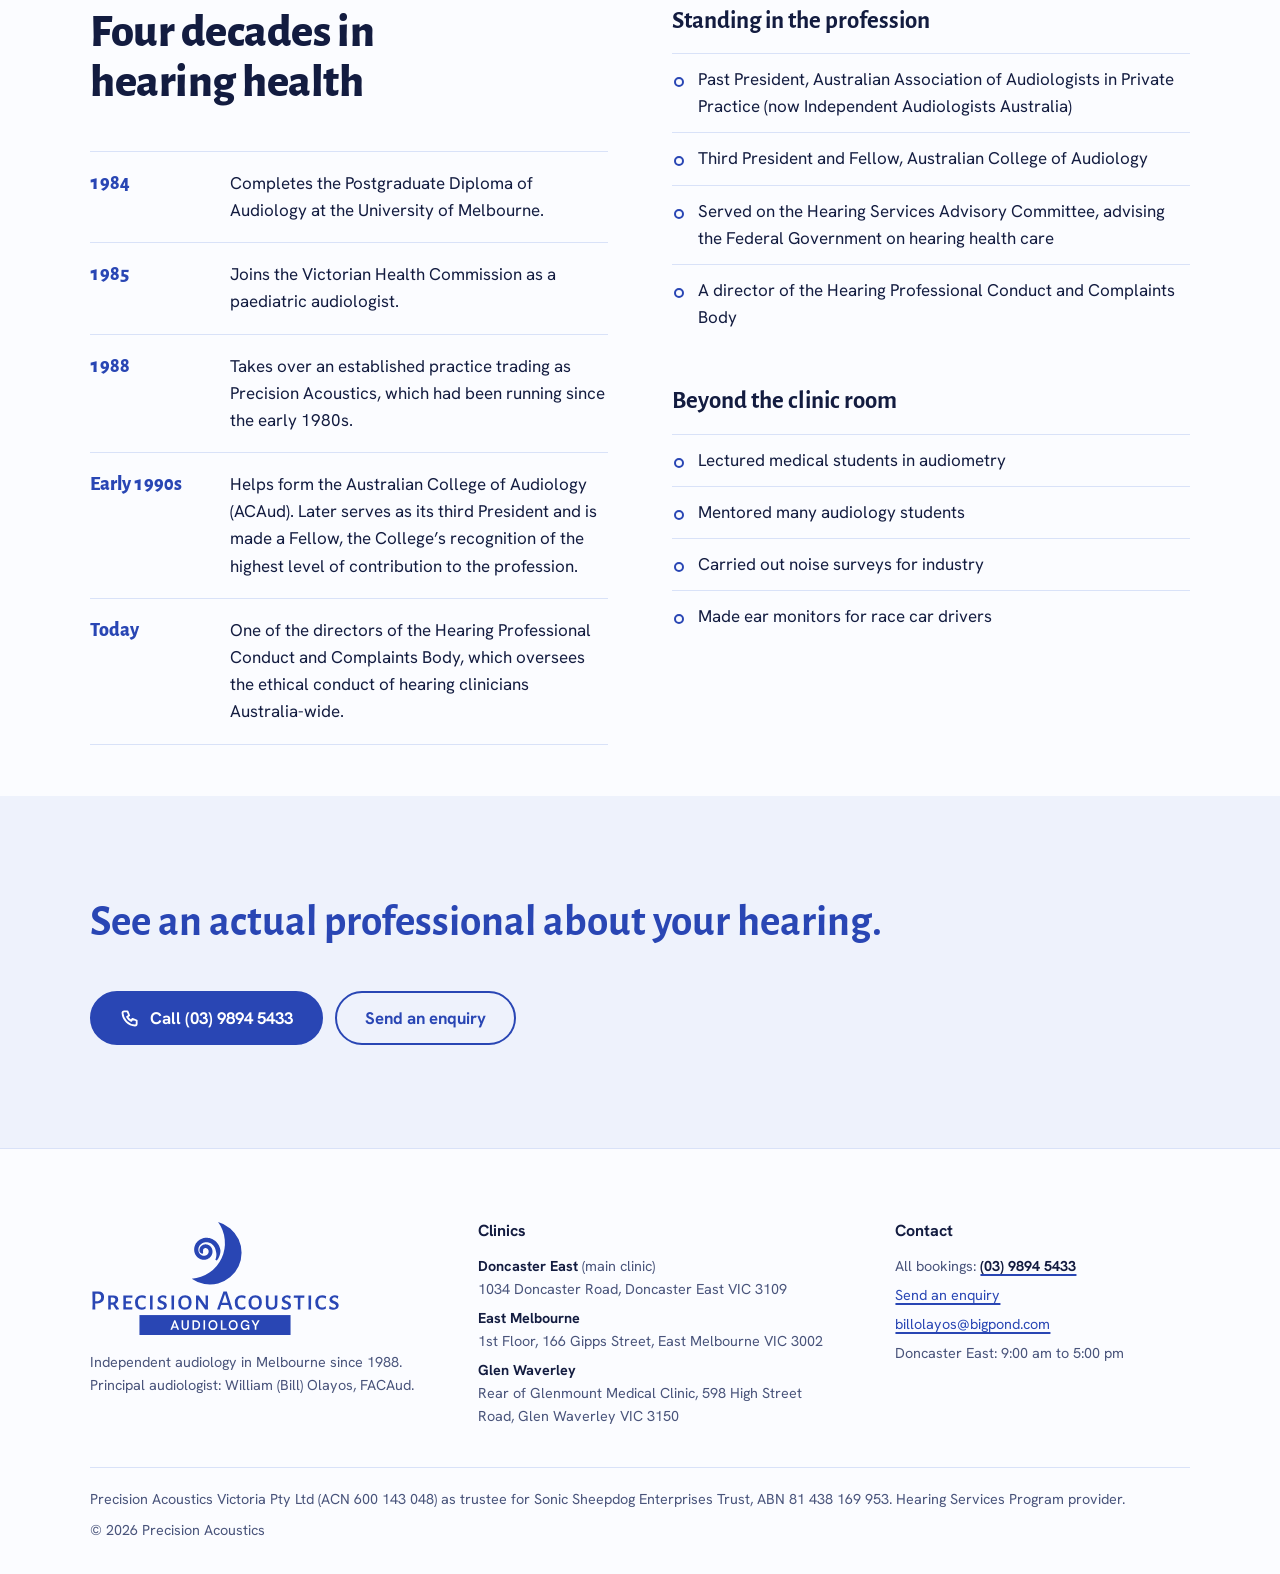
==== commit 3c5e73b4: "Go live on precisionacoustics.com.au with changes from Bill's 26 Oct review Co-Authored-By: Claude O" ====
--- a/about.html
+++ b/about.html
@@ -2,13 +2,17 @@
 <html lang="en-AU">
 <head>
 <meta charset="utf-8">
-<meta name="robots" content="noindex, nofollow">
 <meta name="viewport" content="width=device-width, initial-scale=1">
 <title>About | Precision Acoustics</title>
 <meta name="description" content="An independent audiology practice in Melbourne, led by audiologist William (Bill) Olayos.">
 <link rel="preconnect" href="https://fonts.googleapis.com">
 <link rel="preconnect" href="https://fonts.gstatic.com" crossorigin>
 <link rel="stylesheet" href="https://fonts.googleapis.com/css2?family=Alegreya+Sans:wght@500;700;800&family=Hanken+Grotesk:wght@400;500;600;700&display=swap">
+<link rel="canonical" href="https://precisionacoustics.com.au/about.html">
+<meta property="og:title" content="About | Precision Acoustics">
+<meta property="og:description" content="An independent audiology practice in Melbourne, led by audiologist William (Bill) Olayos.">
+<meta property="og:url" content="https://precisionacoustics.com.au/about.html">
+<meta property="og:image" content="https://precisionacoustics.com.au/assets/photos/clinic-front.jpg">
 <link rel="icon" href="assets/logo/favicon.svg" type="image/svg+xml">
 <link rel="stylesheet" href="assets/styles.css">
 </head>
@@ -51,7 +55,6 @@
     <div class="panel panel-grid">
       <figure class="photo photo--left">
         <img class="watermark" src="assets/logo/mark.svg" alt="" width="81" height="96">
-        <figcaption>Photo to come: Bill Olayos</figcaption>
       </figure>
       <div class="stack">
         <h2>Led by audiologist William (Bill) Olayos</h2>
@@ -73,7 +76,7 @@
         <li><time datetime="1985">1985</time><p>Joins the Victorian Health Commission as a paediatric audiologist.</p></li>
         <li><time datetime="1988">1988</time><p>Takes over an established practice trading as Precision Acoustics, which had been running since the early 1980s.</p></li>
         <li><span class="when">Early 1990s</span><p>Helps form the Australian College of Audiology (ACAud). Later serves as its third President and is made a Fellow, the College’s recognition of the highest level of contribution to the profession.</p></li>
-        <li><span class="when">Today</span><p>Director of the Hearing Professional Conduct and Complaints Body, which oversees the ethical conduct of hearing clinicians Australia-wide.</p></li>
+        <li><span class="when">Today</span><p>One of the directors of the Hearing Professional Conduct and Complaints Body, which oversees the ethical conduct of hearing clinicians Australia-wide.</p></li>
       </ol>
     </div>
     <div class="stack-lg">
@@ -83,7 +86,7 @@
           <li>Past President, Australian Association of Audiologists in Private Practice (now Independent Audiologists Australia)</li>
           <li>Third President and Fellow, Australian College of Audiology</li>
           <li>Served on the Hearing Services Advisory Committee, advising the Federal Government on hearing health care</li>
-          <li>Director, Hearing Professional Conduct and Complaints Body</li>
+          <li>A director of the Hearing Professional Conduct and Complaints Body</li>
         </ul>
       </div>
       <div class="stack">
@@ -142,9 +145,6 @@
     <span>&copy; 2026 Precision Acoustics</span>
   </div>
 </div></footer>
-<aside class="proto" aria-label="Prototype note"><div class="wrap">
-  <span>Prototype for review. Photos, opening hours and the email address are still to come.</span>
-</div></aside>
 <script src="assets/site.js"></script>
 </body>
 </html>
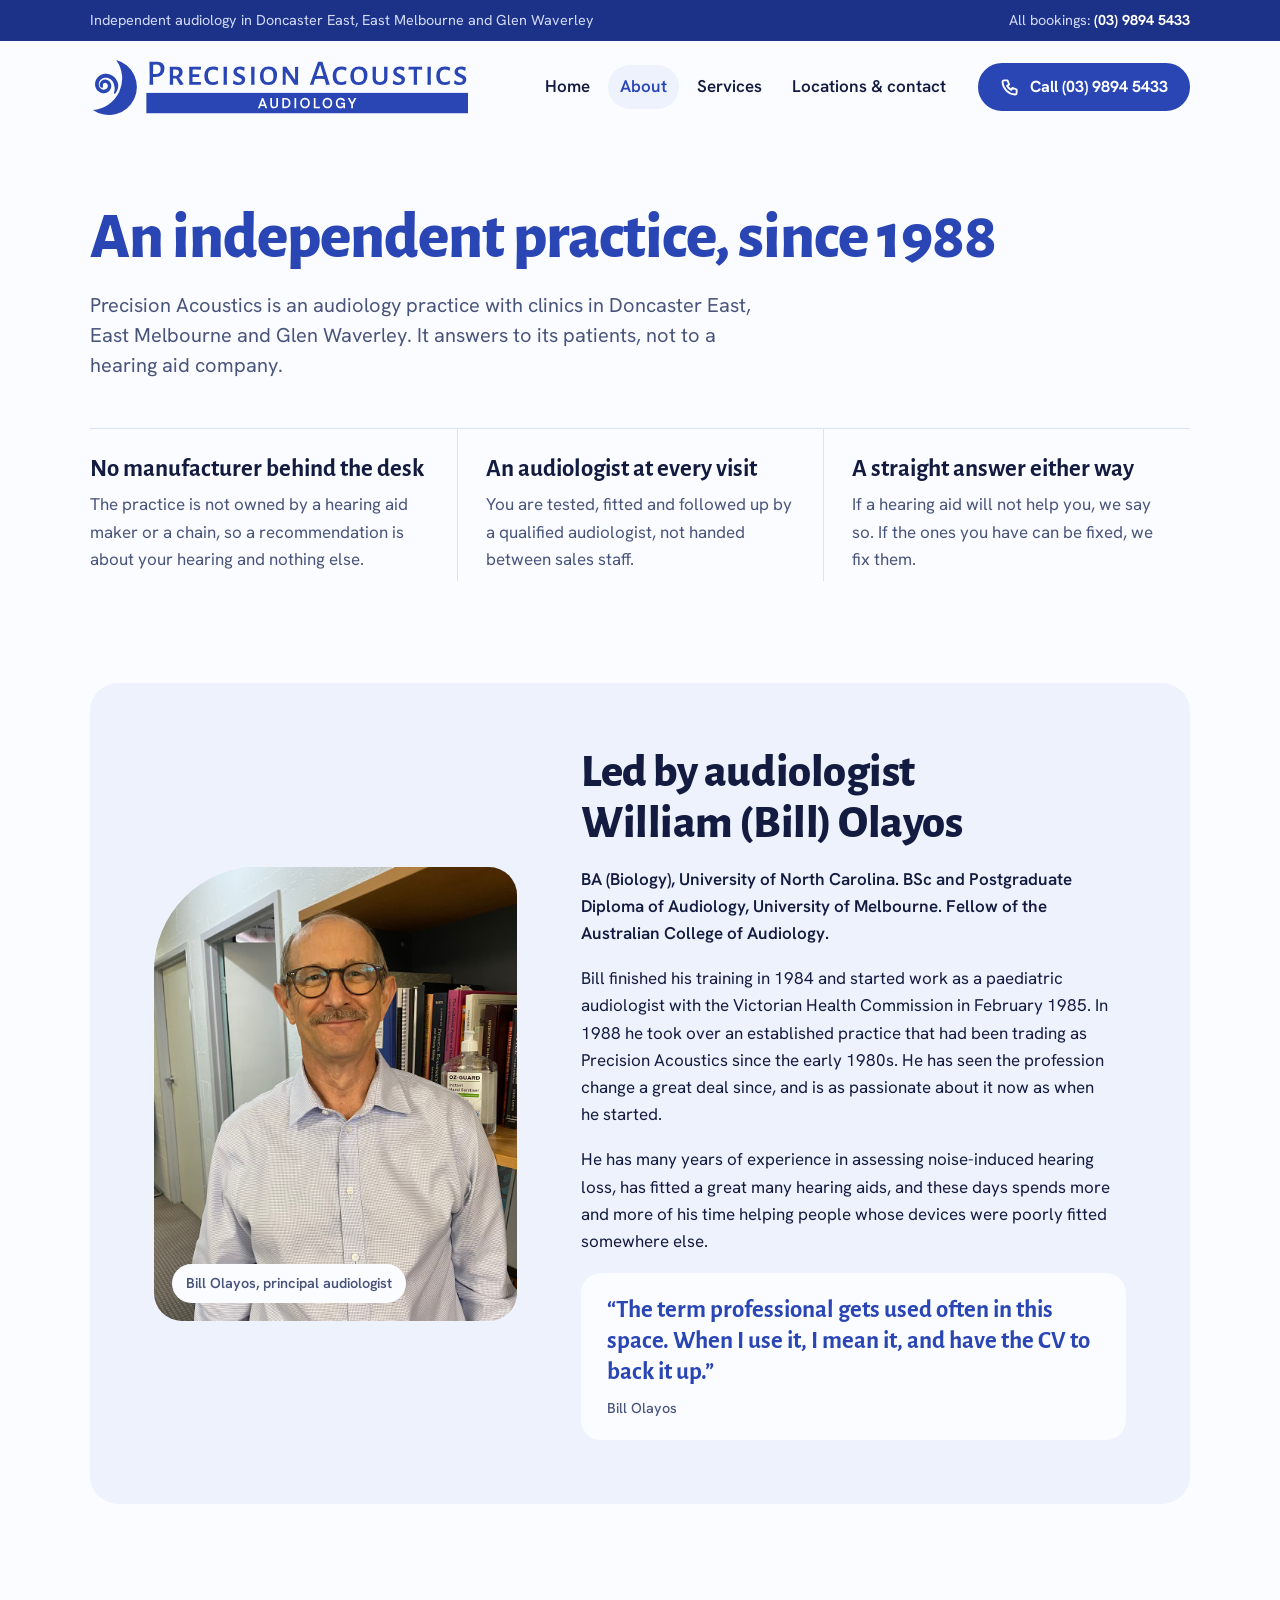
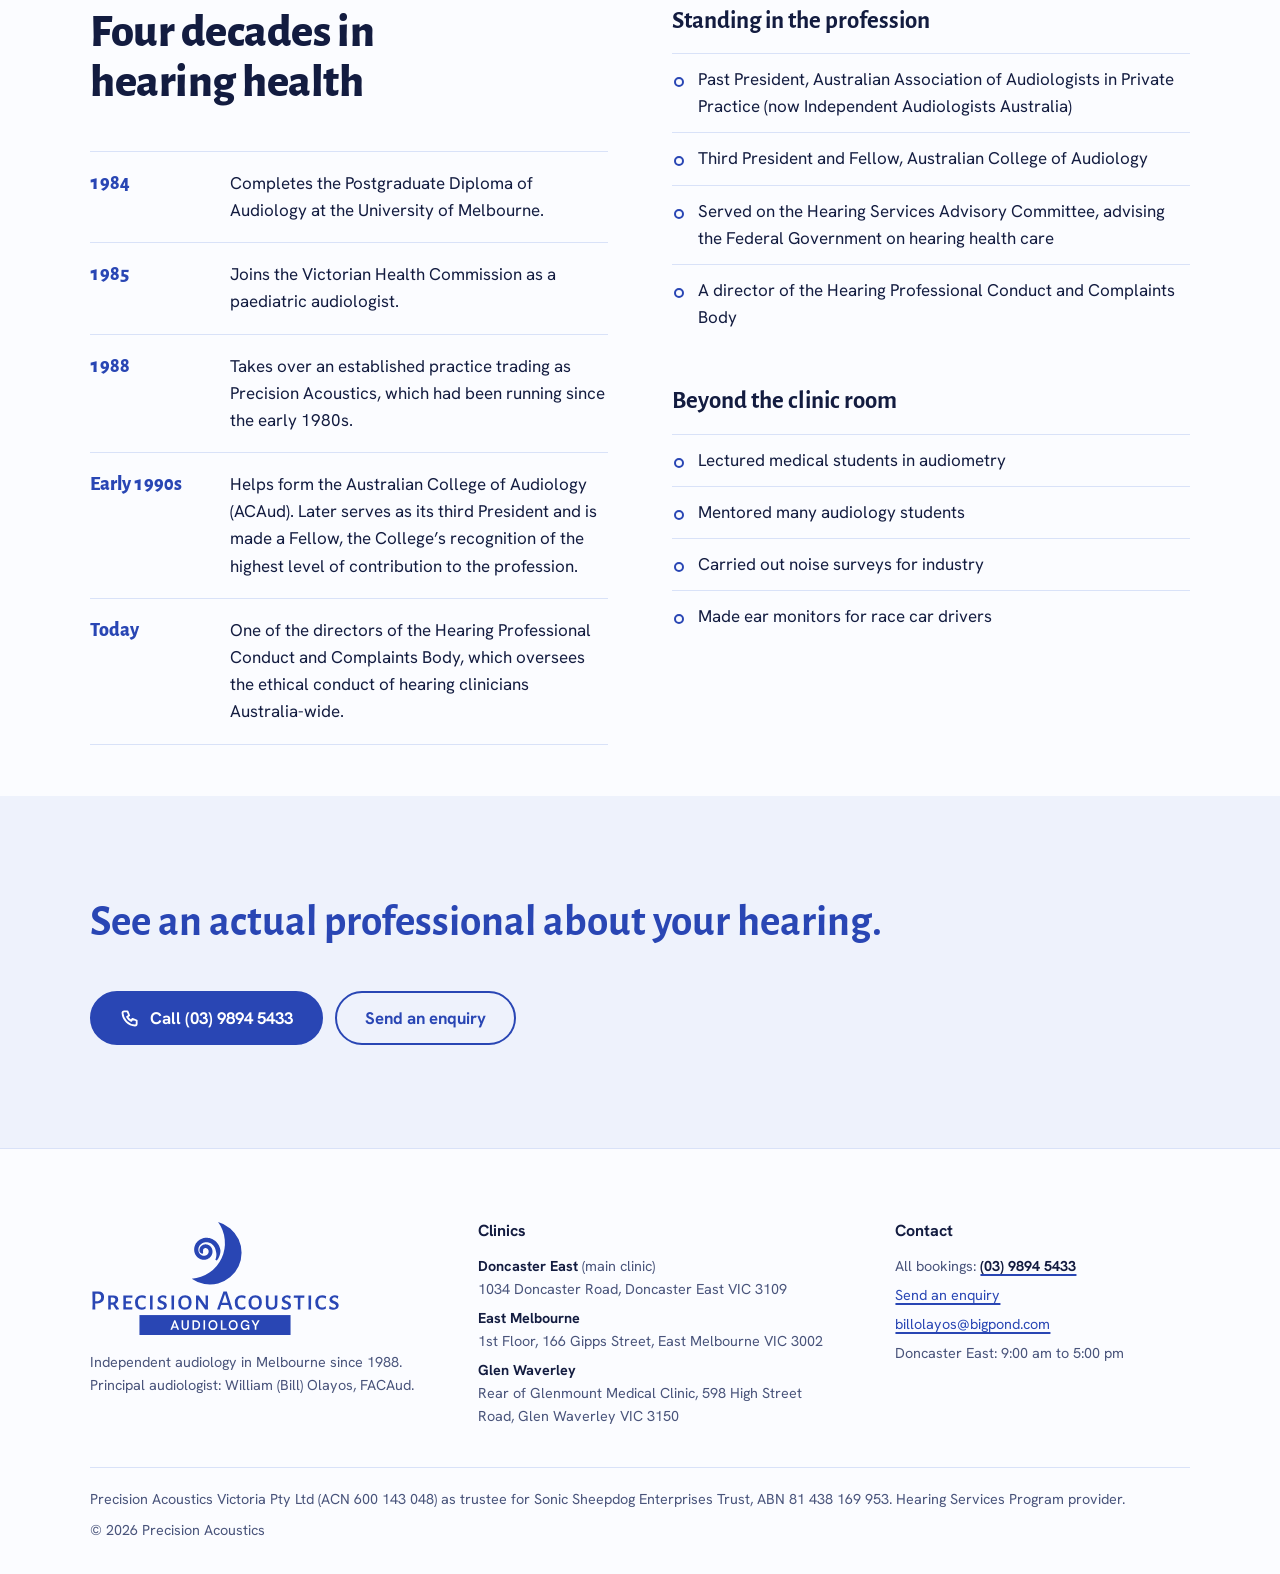
==== commit 7d63f2be: "Add Bill's headshot to the About page and help search engines find the site - About page: Bill's pho" ====
--- a/about.html
+++ b/about.html
@@ -3,13 +3,13 @@
 <head>
 <meta charset="utf-8">
 <meta name="viewport" content="width=device-width, initial-scale=1">
-<title>About | Precision Acoustics</title>
+<title>About audiologist Bill Olayos | Precision Acoustics</title>
 <meta name="description" content="An independent audiology practice in Melbourne, led by audiologist William (Bill) Olayos.">
 <link rel="preconnect" href="https://fonts.googleapis.com">
 <link rel="preconnect" href="https://fonts.gstatic.com" crossorigin>
 <link rel="stylesheet" href="https://fonts.googleapis.com/css2?family=Alegreya+Sans:wght@500;700;800&family=Hanken+Grotesk:wght@400;500;600;700&display=swap">
 <link rel="canonical" href="https://precisionacoustics.com.au/about.html">
-<meta property="og:title" content="About | Precision Acoustics">
+<meta property="og:title" content="About audiologist Bill Olayos | Precision Acoustics">
 <meta property="og:description" content="An independent audiology practice in Melbourne, led by audiologist William (Bill) Olayos.">
 <meta property="og:url" content="https://precisionacoustics.com.au/about.html">
 <meta property="og:image" content="https://precisionacoustics.com.au/assets/photos/clinic-front.jpg">
@@ -54,7 +54,8 @@
   <div class="wrap">
     <div class="panel panel-grid">
       <figure class="photo photo--left">
-        <img class="watermark" src="assets/logo/mark.svg" alt="" width="81" height="96">
+        <img class="cover cover--face" src="assets/photos/bill-olayos.jpg" alt="Audiologist Bill Olayos at the Doncaster East clinic" width="960" height="1200">
+        <figcaption>Bill Olayos, principal audiologist</figcaption>
       </figure>
       <div class="stack">
         <h2>Led by audiologist William (Bill) Olayos</h2>
--- a/assets/styles.css
+++ b/assets/styles.css
@@ -123,6 +123,7 @@
 .photo--wide { aspect-ratio: 16 / 10; border-radius: var(--r-panel); }
 .photo--left { border-radius: 104px var(--r-panel) var(--r-panel) var(--r-panel); }
 .photo img.cover { position: absolute; inset: 0; width: 100%; height: 100%; object-fit: cover; max-width: none; }
+.photo img.cover--face { object-position: 50% 10%; } /* keep the face in a wide phone crop */
 .photo .watermark { position: absolute; right: -10%; top: 6%; width: 82%; height: auto; opacity: 0.13; }
 .photo figcaption {
   position: relative; margin: 18px; padding: 8px 14px; border-radius: 999px;
